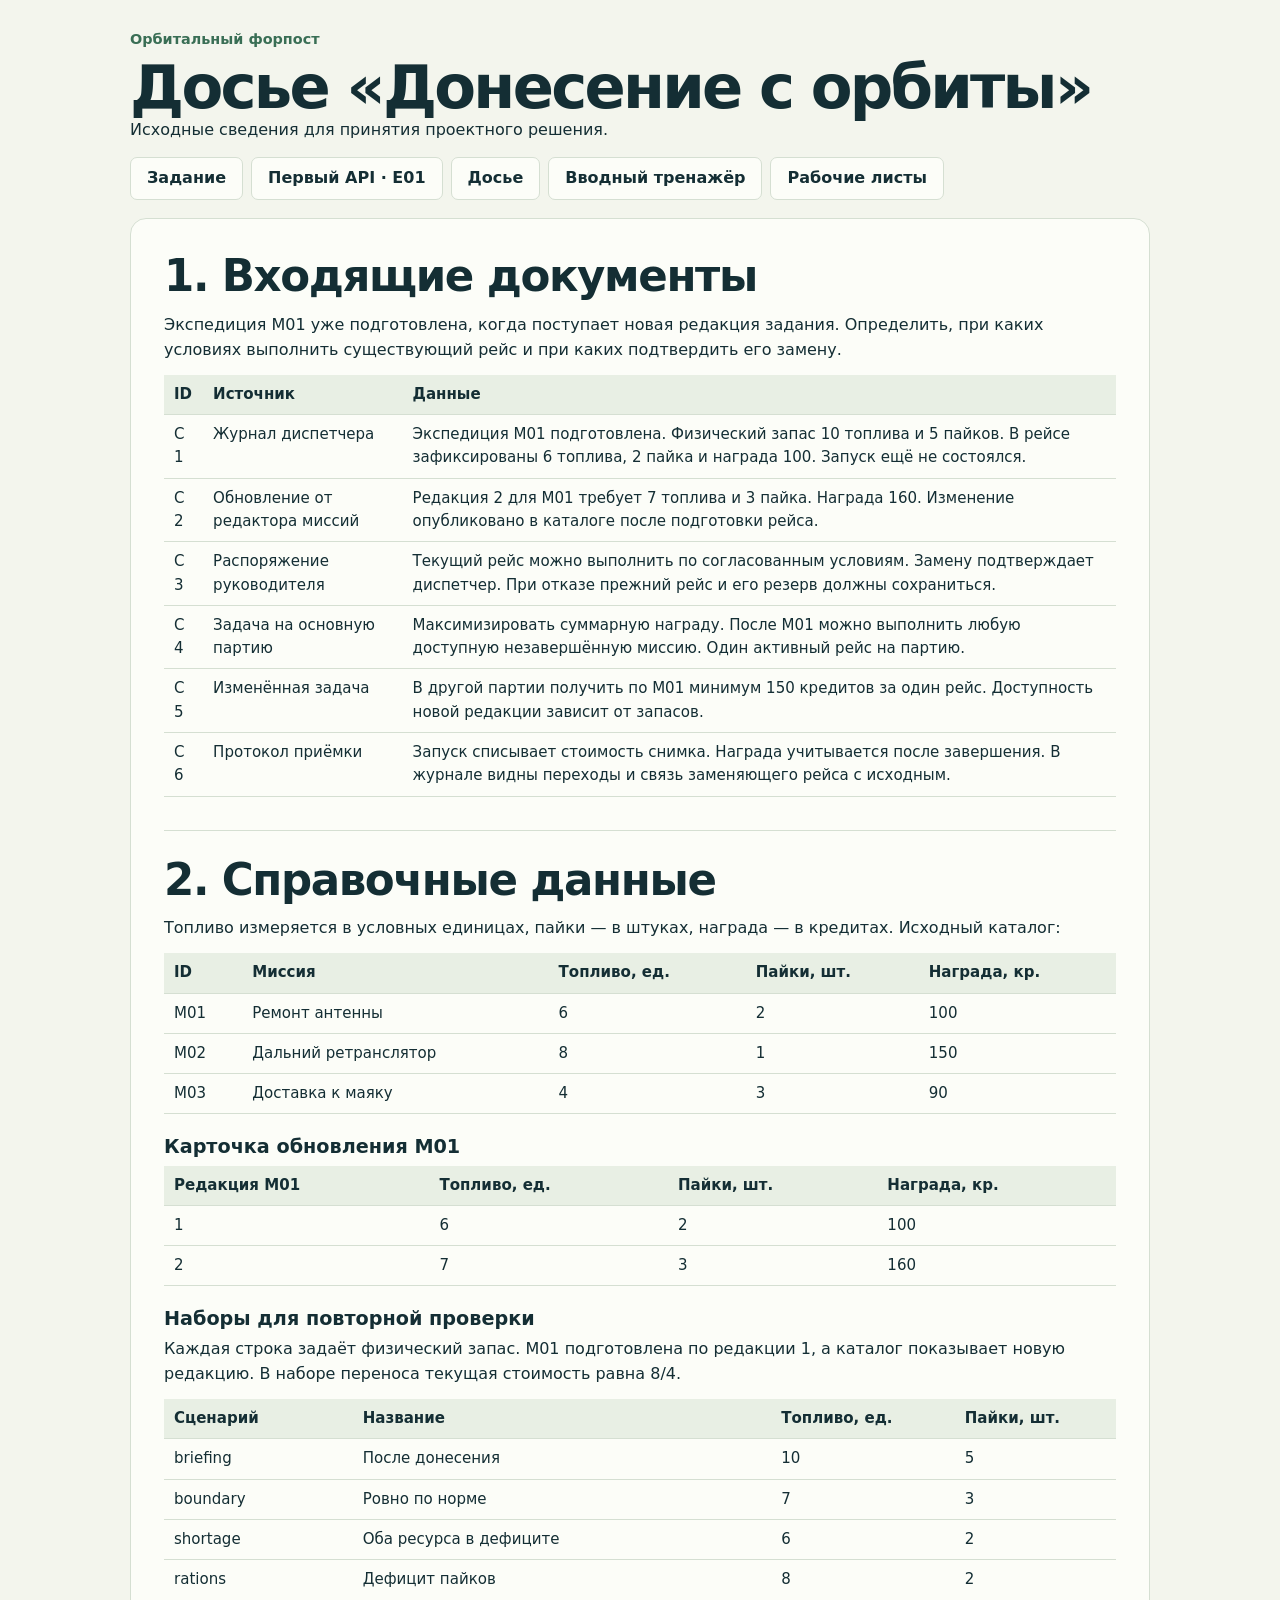
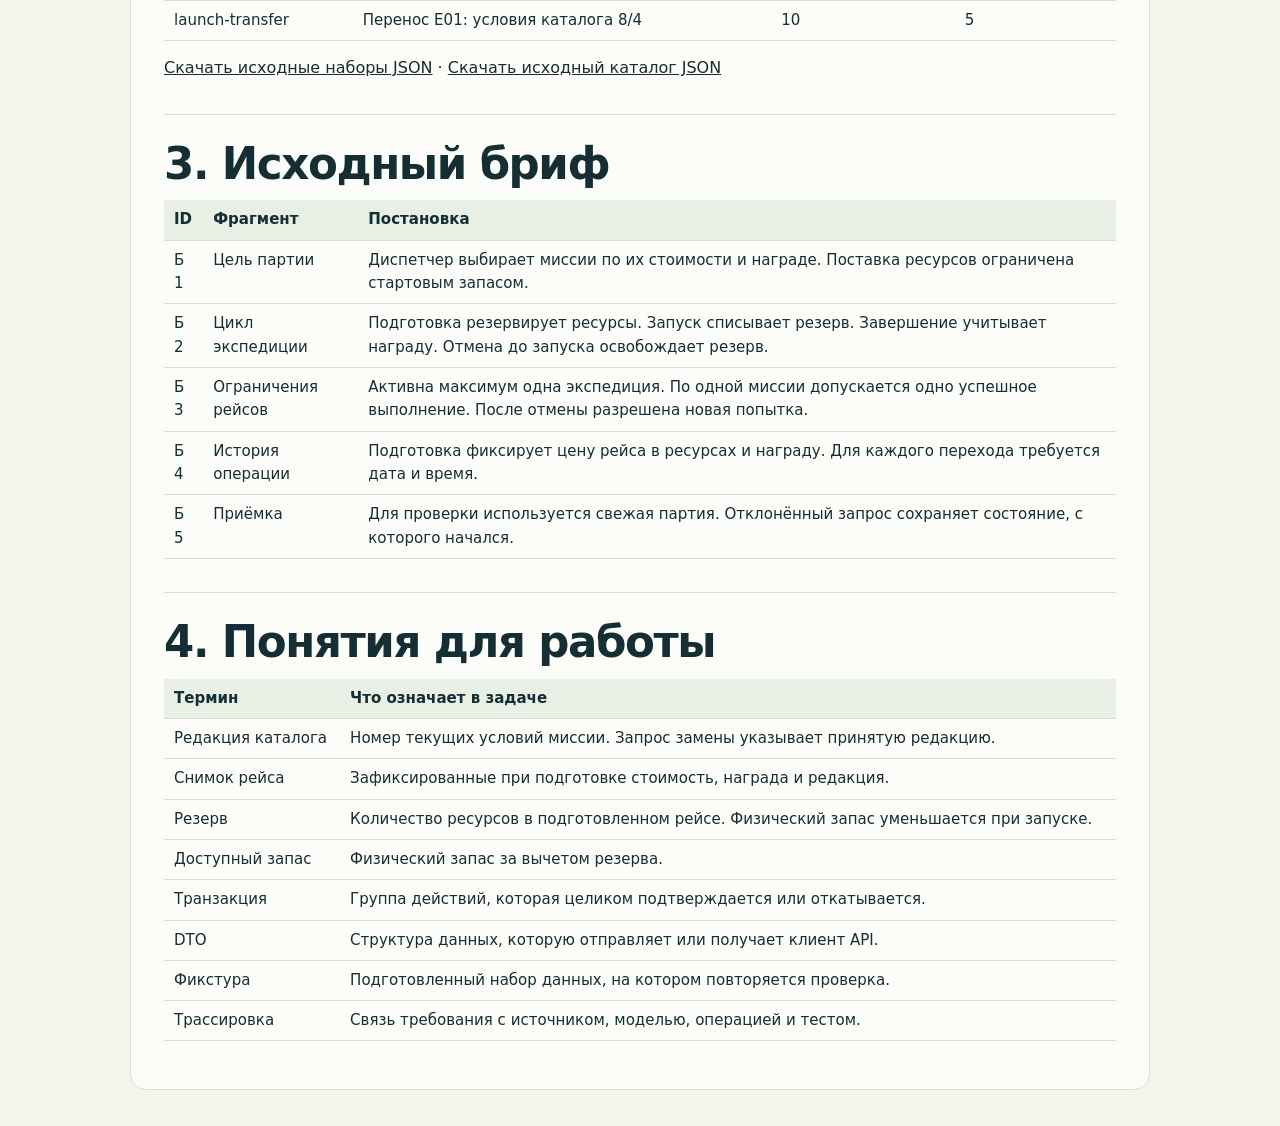
==== wwwroot/brief.html @ 7f697ef5 "Добавить учебный тренажёр «Орбитальный форпост»" ====
<!doctype html><html lang="ru"><head><meta charset="utf-8"><meta name="viewport" content="width=device-width, initial-scale=1"><title>Досье «Донесение с орбиты»</title><style>* { box-sizing: border-box; }
[hidden] { display: none !important; }
:root {
  --space: #0b2630;
  --deep: #103641;
  --ink: #142e34;
  --muted: #485e5b;
  --paper: #f3f5ed;
  --card: #fcfdf8;
  --line: #d5dfd2;
  --mint: #bce8bc;
  --gold: #f0ca86;
  --error: #8b352d;
  --width: 1260px;
  font: 16px/1.55 "Segoe UI", system-ui, sans-serif;
  color: var(--ink);
  background: var(--paper);
}
body { margin: 0; }
a { color: inherit; }
button, input, textarea { font: inherit; }
button { cursor: pointer; }
button:disabled { cursor: default; opacity: .66; }
:focus-visible { outline: 3px solid #c27e26; outline-offset: 4px; }
.skip { position: absolute; left: 12px; top: -80px; z-index: 9; padding: 10px 18px; background: white; }
.skip:focus { top: 12px; }
.site-header, .hero, .station-nav, main, footer { width: min(calc(100% - 60px), var(--width)); margin-inline: auto; }
.site-header { display: flex; align-items: center; justify-content: space-between; gap: 20px; min-height: 78px; }
.site-header nav { display: flex; flex-wrap: wrap; gap: 7px 22px; }
.site-header nav a { padding-block: 7px; text-decoration: none; border-bottom: 2px solid transparent; color: var(--muted); }
.site-header nav a[aria-current="page"] { border-color: #498163; color: var(--ink); font-weight: 700; }
.brand { display: flex; align-items: center; gap: 10px; text-decoration: none; font-weight: 750; white-space: nowrap; }
.logo { display: inline-grid; place-items: center; background: var(--space); color: var(--mint); width: 36px; height: 36px; border-radius: 50%; font-size: 25px; }
.hero { position: relative; display: grid; grid-template-columns: 1fr 1.13fr; overflow: hidden; min-height: 368px; border-radius: 27px 27px 27px 5px; background: var(--space); color: #eef6e9; }
.hero-copy { padding: clamp(26px, 4.4vw, 61px); z-index: 1; align-self: center; }
.signal { display: flex; align-items: center; gap: 10px; color: #c1d8c9; margin: 0 0 16px; font-size: .88rem; }
.signal span { width: 9px; height: 9px; border-radius: 50%; background: var(--mint); box-shadow: 0 0 0 4px #bce8bc26; }
h1, h2, h3, .score strong { font-family: Bahnschrift, "Segoe UI", system-ui, sans-serif; }
h1 { margin: 0; font-size: clamp(2.55rem, 5vw, 4.9rem); line-height: .99; letter-spacing: -.045em; font-weight: 680; }
h1 span { color: var(--gold); }
.hero-copy > p:not(.signal) { margin-block: 19px 25px; max-width: 37ch; color: #c7ddda; }
.hero-actions, .actions { display: flex; flex-wrap: wrap; gap: 10px; align-items: center; }
.button { display: inline-flex; align-items: center; justify-content: center; padding: 10px 16px; min-height: 43px; border: 1px solid var(--line); border-radius: 7px; text-decoration: none; font-weight: 700; background: var(--card); color: var(--ink); line-height: 1.3; text-align: center; }
.button:hover { background: #e5eee1; }
.button.primary { background: var(--mint); color: #132f2c; border-color: #a3cda3; }
.button.primary:hover { background: #d8f3cb; }
.button.ghost { color: #eef6e9; background: transparent; border-color: #66858a; }
.button.ghost:hover { background: #214650; }
.star-map { position: relative; min-height: 270px; }
.orbit-art { position: absolute; inset: 0; width: 100%; height: 100%; }
.map-node { position: absolute; left: var(--x); top: var(--y); transform: translate(-50%, -50%); display: grid; place-items: center; width: 34px; height: 34px; border-radius: 50%; border: 1px solid #bce8bc9e; color: #f4faea; background: #153b43; font: 700 .9rem Bahnschrift, sans-serif; text-decoration: none; box-shadow: 0 0 0 4px #153b4380; }
.map-node:hover, .map-node[aria-current="step"] { color: var(--space); background: var(--gold); border-color: var(--gold); }
.map-node.done { background: var(--mint); color: var(--space); }
.map-caption { display: flex; justify-content: space-between; gap: 10px; position: absolute; bottom: 0; padding: 10px 18px; color: #e3f0e3; background: #09242bcf; width: 100%; font-size: .81rem; }
.station-nav { display: grid; grid-template-columns: repeat(8, minmax(0,1fr)); gap: 6px; margin-block: 17px 26px; }
.station-nav a { display: grid; grid-template-columns: 24px auto; gap: 7px; align-items: center; min-height: 48px; padding: 7px 8px; text-decoration: none; border-bottom: 2px solid var(--line); font-size: .84rem; color: var(--muted); }
.station-nav a:hover, .station-nav a[aria-current="step"] { border-color: #437c61; color: var(--ink); background: #e4eddf; }
.station-nav .number { display: grid; place-items: center; width: 22px; height: 22px; border-radius: 50%; background: #e2e8dc; font-weight: 700; color: var(--ink); }
.station-nav .done .number { background: var(--mint); }
main { margin-bottom: 48px; min-height: 300px; }
.workspace, .sim-grid { display: grid; grid-template-columns: minmax(0, 1fr) minmax(0, .89fr); gap: 18px; align-items: start; }
.panel { background: var(--card); border: 1px solid var(--line); border-radius: 16px; padding: clamp(17px, 2.8vw, 33px); min-width: 0; }
.panel > :first-child, .reference > :first-child { margin-top: 0; }
.kicker { color: #396e55; font-size: .9rem; margin: 0 0 7px; font-weight: 700; }
h2 { font-size: clamp(1.75rem, 3.4vw, 2.95rem); margin: 0 0 12px; line-height: 1.12; letter-spacing: -.032em; overflow-wrap: anywhere; }
h3 { font-size: 1.2rem; margin: 21px 0 7px; line-height: 1.2; }
p { margin: 0 0 12px; }
.brief { border-left: 4px solid #619279; padding: 12px 15px; background: #eaf1e7; margin-block: 19px; }
.brief strong { display: block; }
.steps { padding-left: 23px; margin: 7px 0 16px; }
.steps li + li { margin-top: 6px; }
.note { color: var(--muted); }
.draft-label { display: block; margin-top: 17px; font-weight: 700; }
#draft { display: block; width: 100%; margin: 5px 0; padding: 9px; resize: vertical; border: 1px solid #729087; border-radius: 6px; color: var(--ink); background: white; }
.draft-preview { margin-bottom: 0; white-space: pre-wrap; overflow-wrap: anywhere; }
.example { border-left: 3px solid #b58a48; background: #faf2e0; padding: 10px 13px; }
.station-explanation summary { cursor: pointer; margin-bottom: 7px; }
.brief p { margin: 9px 0 0; }
.worksheet-panel { margin-top: 18px; }
.worksheet + .worksheet { border-top: 1px solid var(--line); margin-top: 20px; padding-top: 8px; }
.worksheet table { min-width: 600px; }
.worksheet td { padding: 6px; }
.worksheet textarea, .primer-json textarea { width: 100%; min-width: 105px; color: var(--ink); background: white; border: 1px solid #789288; border-radius: 5px; padding: 7px; resize: vertical; }
.text-button { border: 0; padding: 0; color: #285b48; background: none; text-decoration: underline; }
.case-selector { margin-block: 4px 18px; background: #e4eddf; padding: 13px 16px; border-radius: 10px; }
.case-selector .note { margin: 8px 0 0; }
.primer { width: 100%; }
.primer-tabs { display: flex; flex-wrap: wrap; gap: 7px; margin: 14px 0; }
.primer-tabs [aria-pressed="true"], #primer-variants [aria-pressed="true"] { background: var(--mint); border-color: #5d9272; }
.primer-visual { margin: 12px 0; padding: clamp(12px, 2.5vw, 25px); border: 1px solid #31585b; border-radius: 11px; background: var(--space); color: #edf5e9; }
.primer-visual p { color: #d4e5de; }
.primer-visual pre { background: #153943; margin: 9px 0 0; }
.primer-flow { display: grid; grid-template-columns: repeat(auto-fit, minmax(min(120px, 100%), 1fr)); gap: 10px; list-style: none; padding: 0; margin: 0; }
.primer-flow li { min-height: 53px; display: grid; place-items: center; position: relative; text-align: center; border: 1px solid #648382; border-radius: 7px; padding: 7px; font-size: .9rem; overflow-wrap: anywhere; }
.primer-flow .flow-active { background: var(--mint); color: var(--ink); font-weight: 700; }
.primer-flow .flow-blocked { border-style: dashed; color: #b9c8c7; }
.primer-flow .flow-blocked small { font-size: .77rem; }
.primer-flow:not(.primer-structure) .flow-active::after { content: ""; position: absolute; height: 4px; width: 34%; bottom: 5px; left: 33%; border-radius: 4px; background: #267057; animation: packet 420ms ease-out both; }
.primer-flow li:not(:last-child)::before { content: "›"; position: absolute; right: -10px; color: #bce8bc; z-index: 1; font-size: 19px; }
.primer-structure li:not(:last-child)::before { content: "·"; }
.relation-strip { margin: 8px 0 0; font-size: .85rem; }
@keyframes packet { from { opacity: 0; transform: translateX(-70%); } to { opacity: 1; transform: translateX(0); } }
.primer-paused .flow-active::after, .primer-paused .stock-track > * { animation-play-state: paused !important; }
.primer-stock { display: grid; gap: 8px; max-width: 640px; }
.stock-legend { display: flex; gap: 16px; margin: 0; font-size: .85rem; }
.stock-legend span::before { content: ""; display: inline-block; width: 9px; height: 9px; margin-right: 6px; border-radius: 2px; background: var(--mint); }
.stock-legend span:first-child::before { background: var(--gold); }
.stock-track { display: flex; height: 13px; background: #284951; border-radius: 8px; overflow: hidden; }
.stock-track > * { width: var(--share); transform-origin: left; animation: stock-fill 420ms ease-out both; }
.stock-track i { background: var(--gold); }
.stock-track b { background: var(--mint); }
@keyframes stock-fill { from { opacity: .55; } to { opacity: 1; } }
.primer-json { display: grid; max-width: 590px; gap: 7px; justify-items: start; margin: 10px 0; }
.primer-json textarea { font-family: Consolas, monospace; }
@media (prefers-reduced-motion: reduce) {
  .primer-flow .flow-active::after, .stock-track > * { animation: none !important; }
}
.section-heading { display: flex; justify-content: space-between; align-items: center; flex-wrap: wrap; gap: 10px; margin-bottom: 18px; }
.section-heading h2 { margin-bottom: 0; }
.challenge { border: 0; padding: 0; margin: 18px 0 22px; min-inline-size: 0; }
.challenge legend { padding: 0; font-weight: 700; margin-bottom: 9px; }
.choice { display: block; width: 100%; text-align: left; padding: 9px 11px; margin-bottom: 6px; border: 1px solid var(--line); border-radius: 6px; background: #f1f5ed; color: var(--ink); }
.choice:hover { border-color: #588870; }
.choice[data-selected="true"] { border-color: #ad6f2e; background: #fbefd7; }
.choice[data-correct="true"] { border-color: #629779; background: #def0dc; }
.feedback { min-height: 26px; color: var(--muted); margin-block: 6px 0; }
.feedback.error, .error { color: var(--error); }
.numeric { display: flex; flex-wrap: wrap; align-items: end; gap: 7px; }
.numeric label { display: grid; color: var(--muted); font-size: .9rem; }
input[type="number"] { width: 130px; padding: 8px; border: 1px solid #729087; border-radius: 5px; background: white; color: var(--ink); }
.progress-track { height: 7px; border-radius: 6px; overflow: hidden; background: #e2eadf; margin-bottom: 14px; }
.progress-track span { height: 100%; display: block; width: var(--progress); background: #548a6c; }
.table-wrap { overflow-x: auto; margin-bottom: 15px; }
table { border-collapse: collapse; text-align: left; width: 100%; font-size: .94rem; }
th, td { border-bottom: 1px solid var(--line); padding: 8px 10px; vertical-align: top; }
th { background: #e8efe4; font-weight: 750; }
td { overflow-wrap: anywhere; }
.score { display: flex; justify-content: space-between; align-items: center; border-radius: 11px; background: var(--deep); color: #f2f8ed; padding: 12px 15px; margin-bottom: 12px; }
.score strong { font-size: 2.15rem; color: var(--gold); line-height: 1; }
.missions { margin: 14px 0; }
.mission { display: grid; grid-template-columns: 1fr auto; align-items: center; gap: 6px 13px; border-top: 1px solid var(--line); padding: 13px 0; }
.mission h3 { margin: 0; }
.mission p { margin-bottom: 3px; }
.mission-id { color: #3b7158; margin-right: 6px; font-size: .83rem; font-weight: 700; }
.phase { display: inline-flex; gap: 6px; align-items: center; background: #e4efdf; border-radius: 20px; padding: 4px 10px; font-size: .84rem; }
.phases { display: flex; flex-wrap: wrap; gap: 5px; padding: 0; margin: 10px 0 15px; list-style: none; }
.phases .current { font-weight: 700; background: var(--mint); }
.history { display: grid; gap: 7px; border-left: 2px solid #73a789; padding-left: 15px; margin: 12px 0; list-style: none; }
.history time { color: var(--muted); font-size: .86rem; margin-left: 5px; }
pre { overflow: auto; background: #102f39; color: #e9f5e8; border-radius: 8px; padding: 12px; font-size: .84rem; max-height: 340px; white-space: pre-wrap; overflow-wrap: anywhere; }
code { overflow-wrap: anywhere; }
.log { display: flex; flex-wrap: wrap; gap: 6px; margin-bottom: 8px; }
.log button { border: 1px solid var(--line); border-radius: 5px; padding: 5px 7px; background: #eef4eb; color: var(--ink); font-size: .85rem; }
.log button[aria-pressed="true"] { border-color: #478463; background: var(--mint); }
[data-objective][aria-pressed="true"] { border-color: #478463; background: var(--mint); }
.reference { max-width: 1050px; }
.document header, .document article { max-width: 1020px; margin-inline: auto; }
.document header { margin-block: 28px 18px; }
.document article { margin-bottom: 36px; }
.document h1 { font-size: clamp(2rem, 5vw, 3.8rem); }
.document section + section { margin-top: 33px; border-top: 1px solid var(--line); padding-top: 25px; }
.document nav { display: flex; flex-wrap: wrap; gap: 8px; margin-block: 15px; }
.document .panel { width: min(calc(100% - 24px), 1020px); }
.document > header { width: min(calc(100% - 24px), 1020px); }
.diagram { display: flex; flex-wrap: wrap; align-items: center; gap: 6px; margin: 14px 0; }
.diagram span { border: 1px solid #a7bba9; background: #eaf3e7; border-radius: 6px; padding: 6px 9px; }
footer { border-top: 1px solid var(--line); padding-block: 16px 27px; display: flex; flex-wrap: wrap; justify-content: space-between; gap: 10px; color: var(--muted); font-size: .87rem; }
@media (max-width: 1050px) { .station-nav { grid-template-columns: repeat(4, minmax(0,1fr)); } }
@media (max-width: 800px) {
  .site-header, .hero, .station-nav, main, footer { width: calc(100% - 32px); }
  .site-header { padding-block: 12px; flex-wrap: wrap; gap: 6px; }
  .site-header nav { gap: 5px 13px; font-size: .87rem; }
  .hero { grid-template-columns: 1fr 1fr; }
  .hero-copy { padding: 25px 20px; }
  .workspace, .sim-grid { grid-template-columns: 1fr; }
}
@media (max-width: 580px) {
  .hero { grid-template-columns: 1fr; border-radius: 19px 19px 19px 4px; }
  .hero-copy { padding: 25px 19px 19px; }
  .star-map { min-height: 236px; }
  .station-nav { grid-template-columns: repeat(2, minmax(0,1fr)); margin-bottom: 19px; }
  .mission { grid-template-columns: 1fr; }
  .mission button { justify-self: start; }
  .map-node { width: 28px; height: 28px; }
}
@media print {
  .document { background: white; }
  .document nav { display: none; }
  .document .panel { padding: 0; border: 0; width: 100%; }
  .document section { break-inside: auto; }
  .document tr { break-inside: avoid; }
  .table-wrap { overflow: visible; }
}

/* The application and its in-context lessons share one palette. */
.outpost-app {
  --sim-bg: #0a1820;
  --sim-panel: #142b36;
  --sim-ink: #ecf6f3;
  --sim-muted: #b7cdcf;
  --sim-line: #3b5963;
  --sim-mint: #a4efca;
  --ink: var(--sim-ink);
  --muted: var(--sim-muted);
  --paper: var(--sim-bg);
  --card: var(--sim-panel);
  --line: var(--sim-line);
  --mint: var(--sim-mint);
  --error: #ffd0ad;
  --width: 1110px;
  min-height: 100vh;
  background: radial-gradient(ellipse at 92% 0%, #12333c 0, var(--sim-bg) 55%);
  color: var(--ink);
}
.outpost-app main:focus, .outpost-app #worksheets:focus, .outpost-app #sim-message:focus { outline: none; }
.outpost-app .site-header { min-height: 65px; }
.outpost-app .site-header nav a[aria-current="page"] { border-color: var(--mint); color: var(--mint); }
.outpost-app .logo { border: 1px solid var(--line); }
.outpost-app .skip { background: var(--card); }
.outpost-app .kicker, .outpost-app .signal { color: var(--mint); }
.outpost-app .button { color: var(--ink); background: #1c3743; border-color: #55727e; }
.outpost-app .button:hover { background: #294b57; }
.outpost-app .button.primary { color: #102a22; background: var(--mint); border-color: var(--mint); }
.outpost-app .button.primary:hover { background: #c3f7db; }
.outpost-app .button.ghost { background: transparent; }
.outpost-app .text-button { color: var(--mint); }
.outpost-app th { color: var(--ink); background: #213d49; }
.outpost-app .choice, .outpost-app .diagram span { background: #10232d; border-color: var(--line); }
.outpost-app .choice:hover { border-color: var(--mint); }
.outpost-app .choice[data-correct="true"] { background: #1f4844; border-color: var(--mint); }
.outpost-app .choice[data-selected="true"] { background: #41332b; border-color: var(--gold); }
.outpost-app input[type="number"], .outpost-app textarea, .outpost-app select {
  background: #0c202b; color: var(--ink); border-color: #5e7b83;
}
.outpost-app .brief, .outpost-app .example { background: #0e222c; color: var(--ink); }
.outpost-app .progress-track { background: #28434d; }
.outpost-app .progress-track span { background: var(--mint); }
.outpost-app .station-nav a:hover, .outpost-app .station-nav a[aria-current="step"] {
  color: var(--mint); background: #1b3945; border-color: var(--mint);
}
.outpost-app .station-nav .number { background: #28434d; color: var(--ink); }
.outpost-app .station-nav .done .number { background: var(--mint); color: #102a22; }
.outpost-app .map-note { color: var(--muted); padding-top: 16px; }
.simulator-mode .hero, .simulator-mode .station-nav, .station-mode .hero, .project-map-mode .station-nav { display: none; }
.station-mode .station-nav { margin-top: 4px; }
.station-workspace h1, .reference h1 { font-size: clamp(1.85rem,4.5vw,3rem); margin-bottom: 12px; }
.station-section { border-top: 1px solid var(--line); margin-top: 20px; padding-top: 16px; }
.station-section h2 { font-size: clamp(1.25rem,3vw,1.65rem); }
.station-section .primer { padding: 15px 0 0; border: 0; }
.station-draft { margin-top: 18px; }
.station-section .challenge { max-width: 730px; }

.sim-shell {
  background: var(--card);
  border: 1px solid var(--line);
  border-radius: 13px;
  padding: clamp(16px, 3.6vw, 37px);
}
.sim-heading {
  display: flex;
  flex-wrap: wrap;
  gap: 8px 18px;
  justify-content: space-between;
  align-items: baseline;
  border-bottom: 1px solid var(--line);
  padding-bottom: 11px;
  margin-bottom: 16px;
}
.sim-heading p { margin: 0; font-weight: 700; font-size: .95rem; color: var(--mint); }
.sim-eyebrow { margin-bottom: 7px; color: var(--mint); font-size: .87rem; font-weight: 650; }
.sim-status { color: var(--mint); font-size: .94rem; margin-bottom: 11px; }
.sim-status:empty { display: none; }
.sim-status-error { color: var(--error); }
.sim-progress { margin: 0 0 18px; }
.sim-progress > div { display: flex; flex-wrap: wrap; gap: 2px 14px; align-items: baseline; }
.sim-progress p { color: var(--muted); margin: 0; font-size: .89rem; }
.sim-progress strong { color: var(--ink); margin-inline-start: 5px; }
.sim-progress span { color: var(--muted); font-size: .84rem; }
.sim-progress progress { width: 100%; height: 5px; display: block; margin-top: 8px; border: 0; accent-color: var(--mint); }
.sim-progress progress::-webkit-progress-bar { background: #294550; border-radius: 3px; }
.sim-progress progress::-webkit-progress-value { background: var(--mint); border-radius: 3px; }
.sim-panel { min-width: 0; }
.sim-panel h2 { font-size: clamp(1.55rem,4vw,2.65rem); }
.sim-panel p { max-width: 76ch; }
.sim-panel pre { background: #0b1f2a; border: 1px solid var(--line); }
.sim-sources tbody th { background: transparent; }
.sim-sources small { display: block; margin-top: 2px; color: var(--muted); font-weight: 400; line-height: 1.35; }
.sim-sources th:not(:first-child), .sim-sources td { width: 15%; text-align: center; }
.sim-actions { display: flex; flex-wrap: wrap; gap: 9px 17px; align-items: center; margin-top: 15px; }
.sim-text-link { color: var(--muted); font-size: .92rem; text-underline-offset: 3px; }
.sim-text-link:hover { color: var(--mint); }
.sim-signal { padding-left: 22px; margin-block: 10px 15px; }
.sim-signal li { padding-block: 2px; }
.sim-signal span { margin-left: 8px; color: var(--muted); }
.sim-code-note p { margin-bottom: 4px; }
.sim-code-note pre { margin-top: 6px; }
.sim-animation, .sim-log { border-top: 1px solid var(--line); padding-block: 9px; }
.sim-animation summary, .sim-log summary { cursor: pointer; overflow-wrap: anywhere; }
.sim-animation .primer { padding: 12px 0 0; border: 0; }
.primer-application { border-left: 3px solid var(--mint); padding: 5px 0 5px 10px; }
.outpost-app .primer-visual { background: #0d202b; border-color: var(--line); }
.outpost-app .primer-flow li { min-height: 38px; border: 0; border-bottom: 2px solid var(--line); border-radius: 0; }
.outpost-app .primer-flow .flow-active { color: var(--mint); background: transparent; border-color: var(--mint); }
.outpost-app .primer-flow .flow-active::after { display: none; }
.outpost-app .primer-tabs [aria-pressed="true"], .outpost-app #primer-variants [aria-pressed="true"],
.outpost-app [data-objective][aria-pressed="true"] { color: #102a22; background: var(--mint); border-color: var(--mint); }
.sim-prediction { display: grid; gap: 4px; }
.sim-prediction span, .sim-prediction small, .sim-hint { color: var(--muted); }
.sim-prediction textarea, .sim-journal-select select { border: 1px solid #5e7b83; border-radius: 6px; padding: 8px; }
.sim-prediction textarea { width: min(100%,710px); resize: vertical; }
.sim-inventory { margin: 10px 0 0; }
.sim-inventory h3 { margin-top: 0; }
.sim-balance { margin: 0; color: var(--muted); }
.sim-balance strong { color: var(--gold); font-size: 1.2rem; }
.sim-observation { border-left: 3px solid var(--mint); padding-left: 11px; }
.sim-result { margin-top: 14px; }
.sim-saved { color: var(--muted); overflow-wrap: anywhere; white-space: pre-wrap; }
.sim-pick { border: 0; padding: 0; margin: 10px 0 0; min-inline-size: 0; }
.sim-pick legend { margin-bottom: 3px; font-weight: 700; }
.sim-option { display: flex; gap: 10px; align-items: start; border-bottom: 1px solid var(--line); padding: 9px 8px; cursor: pointer; min-height: 44px; }
.sim-option:hover, .sim-option:has(input:checked) { background: #21414d; }
.sim-option:has(input:focus-visible) { outline: 2px solid var(--gold); outline-offset: 2px; }
.sim-option input { accent-color: var(--mint); margin: 5px 0 0; flex: 0 0 auto; }
.sim-option small { display: block; color: var(--muted); font-size: .9rem; margin-top: 2px; }
.sim-journal-select { display: flex; flex-wrap: wrap; gap: 8px; align-items: end; margin-bottom: 13px; }
.sim-journal-select label { display: grid; gap: 4px; max-width: 100%; }
@media (max-width: 460px) {
  .sim-signal span { display: block; margin-left: 0; }
  .sim-panel th, .sim-panel td { padding-inline: 5px; }
}
</style></head><body class="document"><header><p class="kicker">Орбитальный форпост</p><h1>Досье «Донесение с орбиты»</h1><p>Исходные сведения для принятия проектного решения.</p><nav aria-label="Материалы"><a class="button" href="student-guide.html">Задание</a><a class="button" href="launch.html">Первый API · E01</a><a class="button" href="brief.html">Досье</a><a class="button" href="primer.html">Вводный тренажёр</a><a class="button" href="workbook.html">Рабочие листы</a></nav></header><article class="panel"><section id="brief"><h2>1. Входящие документы</h2><p>Экспедиция M01 уже подготовлена, когда поступает новая редакция задания. Определить, при каких условиях выполнить существующий рейс и при каких подтвердить его замену.</p><div class="table-wrap"><table><thead><tr><th scope="col">ID</th><th scope="col">Источник</th><th scope="col">Данные</th></tr></thead><tbody><tr><td>С1</td><td>Журнал диспетчера</td><td>Экспедиция M01 подготовлена. Физический запас 10 топлива и 5 пайков. В рейсе зафиксированы 6 топлива, 2 пайка и награда 100. Запуск ещё не состоялся.</td></tr><tr><td>С2</td><td>Обновление от редактора миссий</td><td>Редакция 2 для M01 требует 7 топлива и 3 пайка. Награда 160. Изменение опубликовано в каталоге после подготовки рейса.</td></tr><tr><td>С3</td><td>Распоряжение руководителя</td><td>Текущий рейс можно выполнить по согласованным условиям. Замену подтверждает диспетчер. При отказе прежний рейс и его резерв должны сохраниться.</td></tr><tr><td>С4</td><td>Задача на основную партию</td><td>Максимизировать суммарную награду. После M01 можно выполнить любую доступную незавершённую миссию. Один активный рейс на партию.</td></tr><tr><td>С5</td><td>Изменённая задача</td><td>В другой партии получить по M01 минимум 150 кредитов за один рейс. Доступность новой редакции зависит от запасов.</td></tr><tr><td>С6</td><td>Протокол приёмки</td><td>Запуск списывает стоимость снимка. Награда учитывается после завершения. В журнале видны переходы и связь заменяющего рейса с исходным.</td></tr></tbody></table></div></section><section id="reference-data"><h2>2. Справочные данные</h2><p>Топливо измеряется в условных единицах, пайки — в штуках, награда — в кредитах. Исходный каталог:</p><div class="table-wrap"><table><thead><tr><th scope="col">ID</th><th scope="col">Миссия</th><th scope="col">Топливо, ед.</th><th scope="col">Пайки, шт.</th><th scope="col">Награда, кр.</th></tr></thead><tbody><tr><td>M01</td><td>Ремонт антенны</td><td>6</td><td>2</td><td>100</td></tr><tr><td>M02</td><td>Дальний ретранслятор</td><td>8</td><td>1</td><td>150</td></tr><tr><td>M03</td><td>Доставка к маяку</td><td>4</td><td>3</td><td>90</td></tr></tbody></table></div><h3>Карточка обновления M01</h3><div class="table-wrap"><table><thead><tr><th scope="col">Редакция M01</th><th scope="col">Топливо, ед.</th><th scope="col">Пайки, шт.</th><th scope="col">Награда, кр.</th></tr></thead><tbody><tr><td>1</td><td>6</td><td>2</td><td>100</td></tr><tr><td>2</td><td>7</td><td>3</td><td>160</td></tr></tbody></table></div><h3>Наборы для повторной проверки</h3><p>Каждая строка задаёт физический запас. M01 подготовлена по редакции 1, а каталог показывает новую редакцию. В наборе переноса текущая стоимость равна 8/4.</p><div class="table-wrap"><table><thead><tr><th scope="col">Сценарий</th><th scope="col">Название</th><th scope="col">Топливо, ед.</th><th scope="col">Пайки, шт.</th></tr></thead><tbody><tr><td>briefing</td><td>После донесения</td><td>10</td><td>5</td></tr><tr><td>boundary</td><td>Ровно по норме</td><td>7</td><td>3</td></tr><tr><td>shortage</td><td>Оба ресурса в дефиците</td><td>6</td><td>2</td></tr><tr><td>rations</td><td>Дефицит пайков</td><td>8</td><td>2</td></tr><tr><td>launch-transfer</td><td>Перенос E01: условия каталога 8/4</td><td>10</td><td>5</td></tr></tbody></table></div><p><a href="scenarios.json" download>Скачать исходные наборы JSON</a> · <a href="seed.json" download>Скачать исходный каталог JSON</a></p></section><section id="base"><h2>3. Исходный бриф</h2><div class="table-wrap"><table><thead><tr><th scope="col">ID</th><th scope="col">Фрагмент</th><th scope="col">Постановка</th></tr></thead><tbody><tr><td>Б1</td><td>Цель партии</td><td>Диспетчер выбирает миссии по их стоимости и награде. Поставка ресурсов ограничена стартовым запасом.</td></tr><tr><td>Б2</td><td>Цикл экспедиции</td><td>Подготовка резервирует ресурсы. Запуск списывает резерв. Завершение учитывает награду. Отмена до запуска освобождает резерв.</td></tr><tr><td>Б3</td><td>Ограничения рейсов</td><td>Активна максимум одна экспедиция. По одной миссии допускается одно успешное выполнение. После отмены разрешена новая попытка.</td></tr><tr><td>Б4</td><td>История операции</td><td>Подготовка фиксирует цену рейса в ресурсах и награду. Для каждого перехода требуется дата и время.</td></tr><tr><td>Б5</td><td>Приёмка</td><td>Для проверки используется свежая партия. Отклонённый запрос сохраняет состояние, с которого начался.</td></tr></tbody></table></div></section><section id="glossary"><h2>4. Понятия для работы</h2><div class="table-wrap"><table><thead><tr><th scope="col">Термин</th><th scope="col">Что означает в задаче</th></tr></thead><tbody><tr><td>Редакция каталога</td><td>Номер текущих условий миссии. Запрос замены указывает принятую редакцию.</td></tr><tr><td>Снимок рейса</td><td>Зафиксированные при подготовке стоимость, награда и редакция.</td></tr><tr><td>Резерв</td><td>Количество ресурсов в подготовленном рейсе. Физический запас уменьшается при запуске.</td></tr><tr><td>Доступный запас</td><td>Физический запас за вычетом резерва.</td></tr><tr><td>Транзакция</td><td>Группа действий, которая целиком подтверждается или откатывается.</td></tr><tr><td>DTO</td><td>Структура данных, которую отправляет или получает клиент API.</td></tr><tr><td>Фикстура</td><td>Подготовленный набор данных, на котором повторяется проверка.</td></tr><tr><td>Трассировка</td><td>Связь требования с источником, моделью, операцией и тестом.</td></tr></tbody></table></div></section></article></body></html>
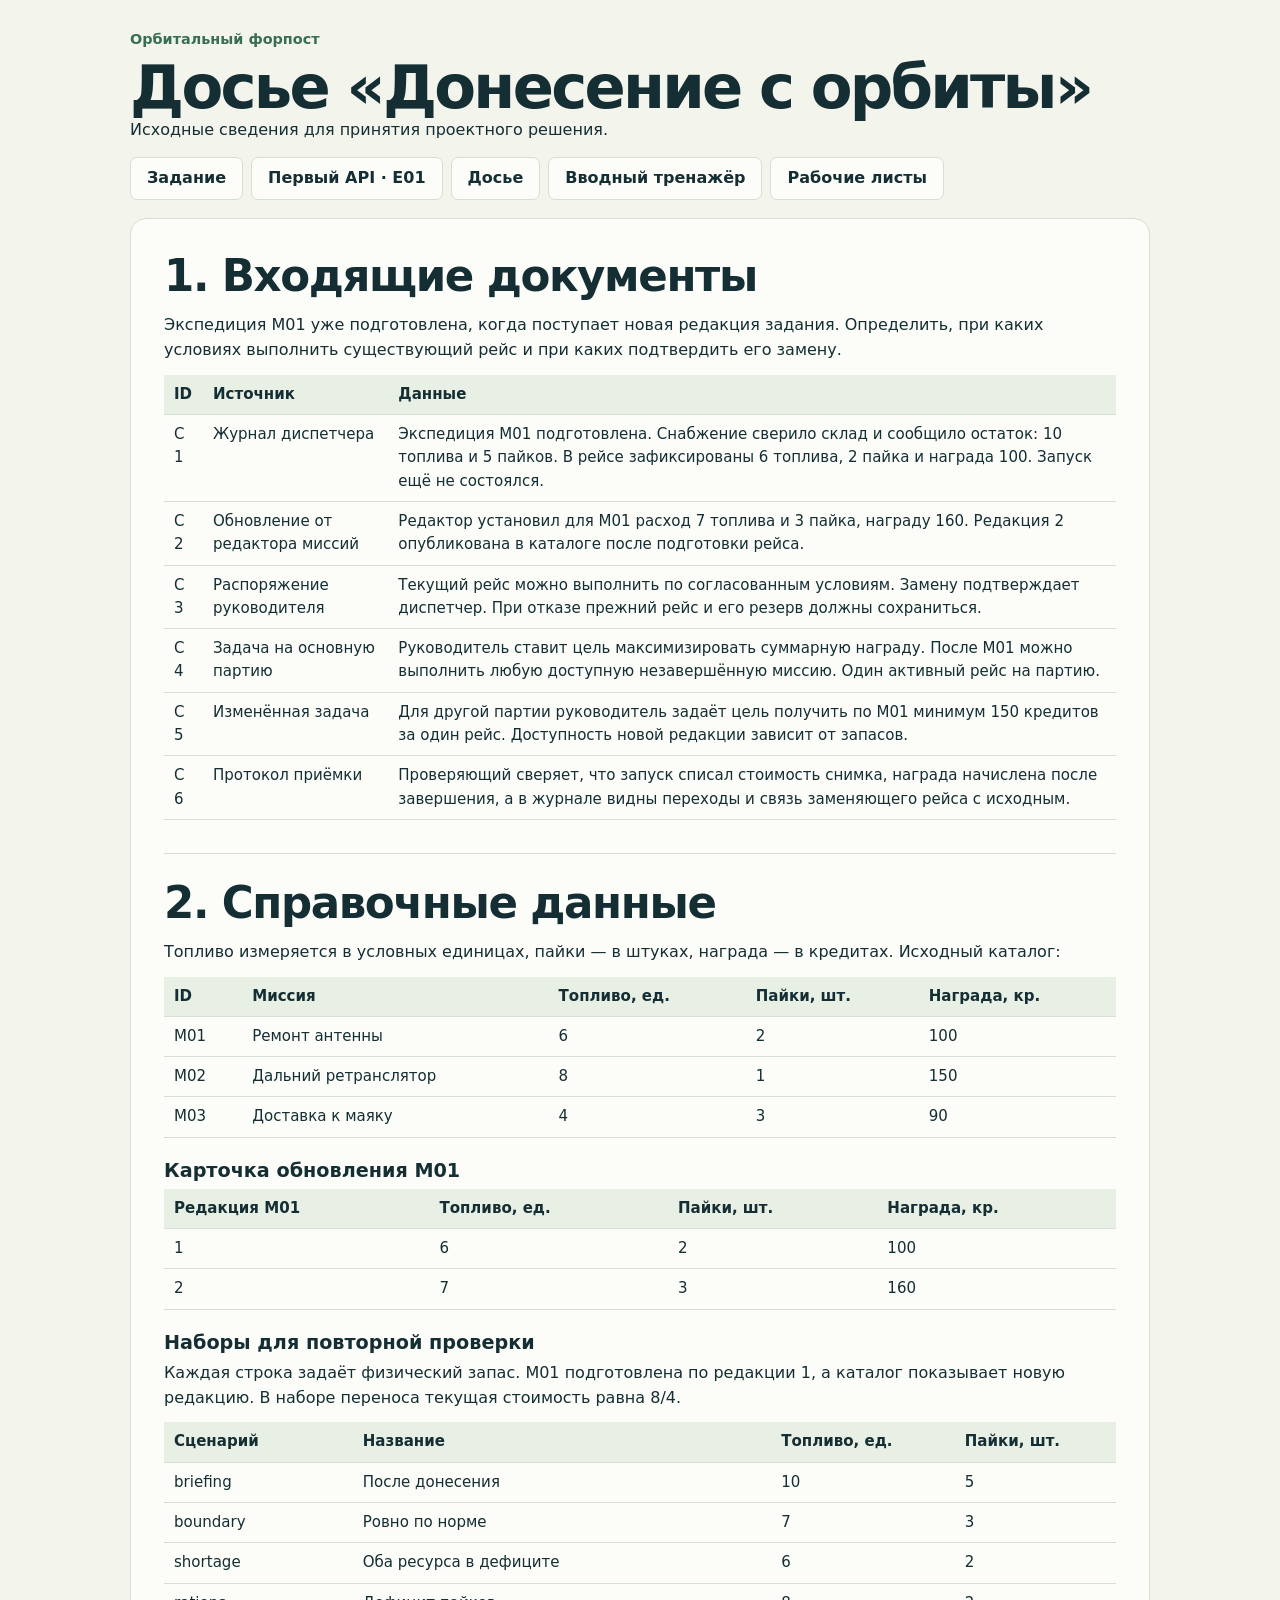
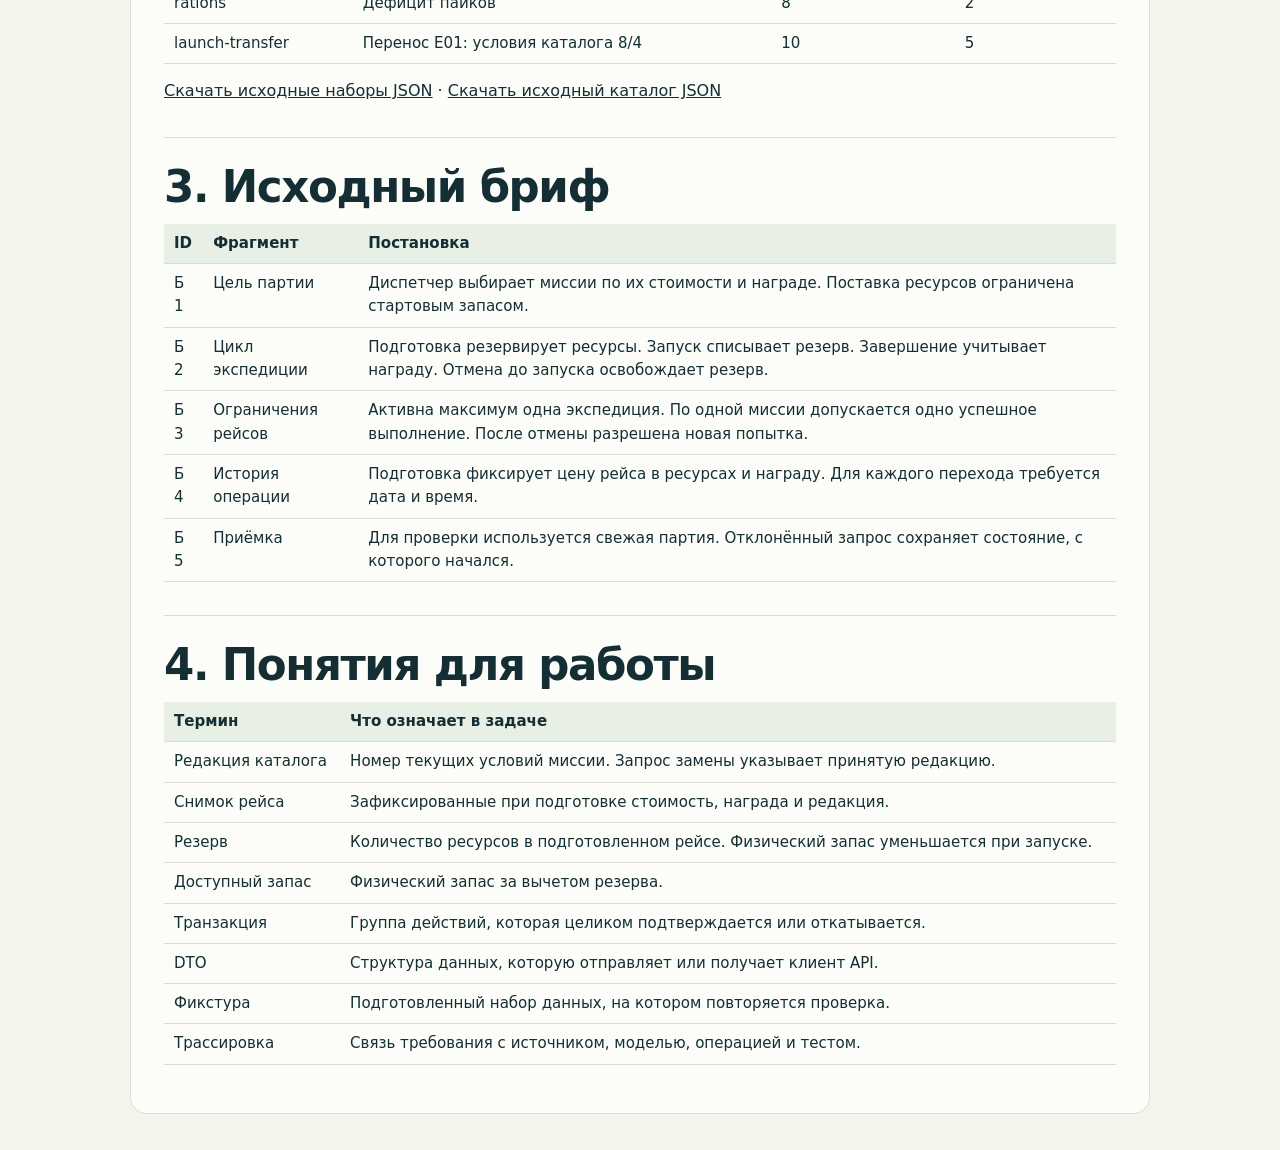
==== commit 76bd5d4b: "Согласовать задания и эталоны рабочих листов" ====
--- a/wwwroot/brief.html
+++ b/wwwroot/brief.html
@@ -328,4 +328,4 @@
   .sim-signal span { display: block; margin-left: 0; }
   .sim-panel th, .sim-panel td { padding-inline: 5px; }
 }
-</style></head><body class="document"><header><p class="kicker">Орбитальный форпост</p><h1>Досье «Донесение с орбиты»</h1><p>Исходные сведения для принятия проектного решения.</p><nav aria-label="Материалы"><a class="button" href="student-guide.html">Задание</a><a class="button" href="launch.html">Первый API · E01</a><a class="button" href="brief.html">Досье</a><a class="button" href="primer.html">Вводный тренажёр</a><a class="button" href="workbook.html">Рабочие листы</a></nav></header><article class="panel"><section id="brief"><h2>1. Входящие документы</h2><p>Экспедиция M01 уже подготовлена, когда поступает новая редакция задания. Определить, при каких условиях выполнить существующий рейс и при каких подтвердить его замену.</p><div class="table-wrap"><table><thead><tr><th scope="col">ID</th><th scope="col">Источник</th><th scope="col">Данные</th></tr></thead><tbody><tr><td>С1</td><td>Журнал диспетчера</td><td>Экспедиция M01 подготовлена. Физический запас 10 топлива и 5 пайков. В рейсе зафиксированы 6 топлива, 2 пайка и награда 100. Запуск ещё не состоялся.</td></tr><tr><td>С2</td><td>Обновление от редактора миссий</td><td>Редакция 2 для M01 требует 7 топлива и 3 пайка. Награда 160. Изменение опубликовано в каталоге после подготовки рейса.</td></tr><tr><td>С3</td><td>Распоряжение руководителя</td><td>Текущий рейс можно выполнить по согласованным условиям. Замену подтверждает диспетчер. При отказе прежний рейс и его резерв должны сохраниться.</td></tr><tr><td>С4</td><td>Задача на основную партию</td><td>Максимизировать суммарную награду. После M01 можно выполнить любую доступную незавершённую миссию. Один активный рейс на партию.</td></tr><tr><td>С5</td><td>Изменённая задача</td><td>В другой партии получить по M01 минимум 150 кредитов за один рейс. Доступность новой редакции зависит от запасов.</td></tr><tr><td>С6</td><td>Протокол приёмки</td><td>Запуск списывает стоимость снимка. Награда учитывается после завершения. В журнале видны переходы и связь заменяющего рейса с исходным.</td></tr></tbody></table></div></section><section id="reference-data"><h2>2. Справочные данные</h2><p>Топливо измеряется в условных единицах, пайки — в штуках, награда — в кредитах. Исходный каталог:</p><div class="table-wrap"><table><thead><tr><th scope="col">ID</th><th scope="col">Миссия</th><th scope="col">Топливо, ед.</th><th scope="col">Пайки, шт.</th><th scope="col">Награда, кр.</th></tr></thead><tbody><tr><td>M01</td><td>Ремонт антенны</td><td>6</td><td>2</td><td>100</td></tr><tr><td>M02</td><td>Дальний ретранслятор</td><td>8</td><td>1</td><td>150</td></tr><tr><td>M03</td><td>Доставка к маяку</td><td>4</td><td>3</td><td>90</td></tr></tbody></table></div><h3>Карточка обновления M01</h3><div class="table-wrap"><table><thead><tr><th scope="col">Редакция M01</th><th scope="col">Топливо, ед.</th><th scope="col">Пайки, шт.</th><th scope="col">Награда, кр.</th></tr></thead><tbody><tr><td>1</td><td>6</td><td>2</td><td>100</td></tr><tr><td>2</td><td>7</td><td>3</td><td>160</td></tr></tbody></table></div><h3>Наборы для повторной проверки</h3><p>Каждая строка задаёт физический запас. M01 подготовлена по редакции 1, а каталог показывает новую редакцию. В наборе переноса текущая стоимость равна 8/4.</p><div class="table-wrap"><table><thead><tr><th scope="col">Сценарий</th><th scope="col">Название</th><th scope="col">Топливо, ед.</th><th scope="col">Пайки, шт.</th></tr></thead><tbody><tr><td>briefing</td><td>После донесения</td><td>10</td><td>5</td></tr><tr><td>boundary</td><td>Ровно по норме</td><td>7</td><td>3</td></tr><tr><td>shortage</td><td>Оба ресурса в дефиците</td><td>6</td><td>2</td></tr><tr><td>rations</td><td>Дефицит пайков</td><td>8</td><td>2</td></tr><tr><td>launch-transfer</td><td>Перенос E01: условия каталога 8/4</td><td>10</td><td>5</td></tr></tbody></table></div><p><a href="scenarios.json" download>Скачать исходные наборы JSON</a> · <a href="seed.json" download>Скачать исходный каталог JSON</a></p></section><section id="base"><h2>3. Исходный бриф</h2><div class="table-wrap"><table><thead><tr><th scope="col">ID</th><th scope="col">Фрагмент</th><th scope="col">Постановка</th></tr></thead><tbody><tr><td>Б1</td><td>Цель партии</td><td>Диспетчер выбирает миссии по их стоимости и награде. Поставка ресурсов ограничена стартовым запасом.</td></tr><tr><td>Б2</td><td>Цикл экспедиции</td><td>Подготовка резервирует ресурсы. Запуск списывает резерв. Завершение учитывает награду. Отмена до запуска освобождает резерв.</td></tr><tr><td>Б3</td><td>Ограничения рейсов</td><td>Активна максимум одна экспедиция. По одной миссии допускается одно успешное выполнение. После отмены разрешена новая попытка.</td></tr><tr><td>Б4</td><td>История операции</td><td>Подготовка фиксирует цену рейса в ресурсах и награду. Для каждого перехода требуется дата и время.</td></tr><tr><td>Б5</td><td>Приёмка</td><td>Для проверки используется свежая партия. Отклонённый запрос сохраняет состояние, с которого начался.</td></tr></tbody></table></div></section><section id="glossary"><h2>4. Понятия для работы</h2><div class="table-wrap"><table><thead><tr><th scope="col">Термин</th><th scope="col">Что означает в задаче</th></tr></thead><tbody><tr><td>Редакция каталога</td><td>Номер текущих условий миссии. Запрос замены указывает принятую редакцию.</td></tr><tr><td>Снимок рейса</td><td>Зафиксированные при подготовке стоимость, награда и редакция.</td></tr><tr><td>Резерв</td><td>Количество ресурсов в подготовленном рейсе. Физический запас уменьшается при запуске.</td></tr><tr><td>Доступный запас</td><td>Физический запас за вычетом резерва.</td></tr><tr><td>Транзакция</td><td>Группа действий, которая целиком подтверждается или откатывается.</td></tr><tr><td>DTO</td><td>Структура данных, которую отправляет или получает клиент API.</td></tr><tr><td>Фикстура</td><td>Подготовленный набор данных, на котором повторяется проверка.</td></tr><tr><td>Трассировка</td><td>Связь требования с источником, моделью, операцией и тестом.</td></tr></tbody></table></div></section></article></body></html>+</style></head><body class="document"><header><p class="kicker">Орбитальный форпост</p><h1>Досье «Донесение с орбиты»</h1><p>Исходные сведения для принятия проектного решения.</p><nav aria-label="Материалы"><a class="button" href="student-guide.html">Задание</a><a class="button" href="launch.html">Первый API · E01</a><a class="button" href="brief.html">Досье</a><a class="button" href="primer.html">Вводный тренажёр</a><a class="button" href="workbook.html">Рабочие листы</a></nav></header><article class="panel"><section id="brief"><h2>1. Входящие документы</h2><p>Экспедиция M01 уже подготовлена, когда поступает новая редакция задания. Определить, при каких условиях выполнить существующий рейс и при каких подтвердить его замену.</p><div class="table-wrap"><table><thead><tr><th scope="col">ID</th><th scope="col">Источник</th><th scope="col">Данные</th></tr></thead><tbody><tr><td>С1</td><td>Журнал диспетчера</td><td>Экспедиция M01 подготовлена. Снабжение сверило склад и сообщило остаток: 10 топлива и 5 пайков. В рейсе зафиксированы 6 топлива, 2 пайка и награда 100. Запуск ещё не состоялся.</td></tr><tr><td>С2</td><td>Обновление от редактора миссий</td><td>Редактор установил для M01 расход 7 топлива и 3 пайка, награду 160. Редакция 2 опубликована в каталоге после подготовки рейса.</td></tr><tr><td>С3</td><td>Распоряжение руководителя</td><td>Текущий рейс можно выполнить по согласованным условиям. Замену подтверждает диспетчер. При отказе прежний рейс и его резерв должны сохраниться.</td></tr><tr><td>С4</td><td>Задача на основную партию</td><td>Руководитель ставит цель максимизировать суммарную награду. После M01 можно выполнить любую доступную незавершённую миссию. Один активный рейс на партию.</td></tr><tr><td>С5</td><td>Изменённая задача</td><td>Для другой партии руководитель задаёт цель получить по M01 минимум 150 кредитов за один рейс. Доступность новой редакции зависит от запасов.</td></tr><tr><td>С6</td><td>Протокол приёмки</td><td>Проверяющий сверяет, что запуск списал стоимость снимка, награда начислена после завершения, а в журнале видны переходы и связь заменяющего рейса с исходным.</td></tr></tbody></table></div></section><section id="reference-data"><h2>2. Справочные данные</h2><p>Топливо измеряется в условных единицах, пайки — в штуках, награда — в кредитах. Исходный каталог:</p><div class="table-wrap"><table><thead><tr><th scope="col">ID</th><th scope="col">Миссия</th><th scope="col">Топливо, ед.</th><th scope="col">Пайки, шт.</th><th scope="col">Награда, кр.</th></tr></thead><tbody><tr><td>M01</td><td>Ремонт антенны</td><td>6</td><td>2</td><td>100</td></tr><tr><td>M02</td><td>Дальний ретранслятор</td><td>8</td><td>1</td><td>150</td></tr><tr><td>M03</td><td>Доставка к маяку</td><td>4</td><td>3</td><td>90</td></tr></tbody></table></div><h3>Карточка обновления M01</h3><div class="table-wrap"><table><thead><tr><th scope="col">Редакция M01</th><th scope="col">Топливо, ед.</th><th scope="col">Пайки, шт.</th><th scope="col">Награда, кр.</th></tr></thead><tbody><tr><td>1</td><td>6</td><td>2</td><td>100</td></tr><tr><td>2</td><td>7</td><td>3</td><td>160</td></tr></tbody></table></div><h3>Наборы для повторной проверки</h3><p>Каждая строка задаёт физический запас. M01 подготовлена по редакции 1, а каталог показывает новую редакцию. В наборе переноса текущая стоимость равна 8/4.</p><div class="table-wrap"><table><thead><tr><th scope="col">Сценарий</th><th scope="col">Название</th><th scope="col">Топливо, ед.</th><th scope="col">Пайки, шт.</th></tr></thead><tbody><tr><td>briefing</td><td>После донесения</td><td>10</td><td>5</td></tr><tr><td>boundary</td><td>Ровно по норме</td><td>7</td><td>3</td></tr><tr><td>shortage</td><td>Оба ресурса в дефиците</td><td>6</td><td>2</td></tr><tr><td>rations</td><td>Дефицит пайков</td><td>8</td><td>2</td></tr><tr><td>launch-transfer</td><td>Перенос E01: условия каталога 8/4</td><td>10</td><td>5</td></tr></tbody></table></div><p><a href="scenarios.json" download>Скачать исходные наборы JSON</a> · <a href="seed.json" download>Скачать исходный каталог JSON</a></p></section><section id="base"><h2>3. Исходный бриф</h2><div class="table-wrap"><table><thead><tr><th scope="col">ID</th><th scope="col">Фрагмент</th><th scope="col">Постановка</th></tr></thead><tbody><tr><td>Б1</td><td>Цель партии</td><td>Диспетчер выбирает миссии по их стоимости и награде. Поставка ресурсов ограничена стартовым запасом.</td></tr><tr><td>Б2</td><td>Цикл экспедиции</td><td>Подготовка резервирует ресурсы. Запуск списывает резерв. Завершение учитывает награду. Отмена до запуска освобождает резерв.</td></tr><tr><td>Б3</td><td>Ограничения рейсов</td><td>Активна максимум одна экспедиция. По одной миссии допускается одно успешное выполнение. После отмены разрешена новая попытка.</td></tr><tr><td>Б4</td><td>История операции</td><td>Подготовка фиксирует цену рейса в ресурсах и награду. Для каждого перехода требуется дата и время.</td></tr><tr><td>Б5</td><td>Приёмка</td><td>Для проверки используется свежая партия. Отклонённый запрос сохраняет состояние, с которого начался.</td></tr></tbody></table></div></section><section id="glossary"><h2>4. Понятия для работы</h2><div class="table-wrap"><table><thead><tr><th scope="col">Термин</th><th scope="col">Что означает в задаче</th></tr></thead><tbody><tr><td>Редакция каталога</td><td>Номер текущих условий миссии. Запрос замены указывает принятую редакцию.</td></tr><tr><td>Снимок рейса</td><td>Зафиксированные при подготовке стоимость, награда и редакция.</td></tr><tr><td>Резерв</td><td>Количество ресурсов в подготовленном рейсе. Физический запас уменьшается при запуске.</td></tr><tr><td>Доступный запас</td><td>Физический запас за вычетом резерва.</td></tr><tr><td>Транзакция</td><td>Группа действий, которая целиком подтверждается или откатывается.</td></tr><tr><td>DTO</td><td>Структура данных, которую отправляет или получает клиент API.</td></tr><tr><td>Фикстура</td><td>Подготовленный набор данных, на котором повторяется проверка.</td></tr><tr><td>Трассировка</td><td>Связь требования с источником, моделью, операцией и тестом.</td></tr></tbody></table></div></section></article></body></html>
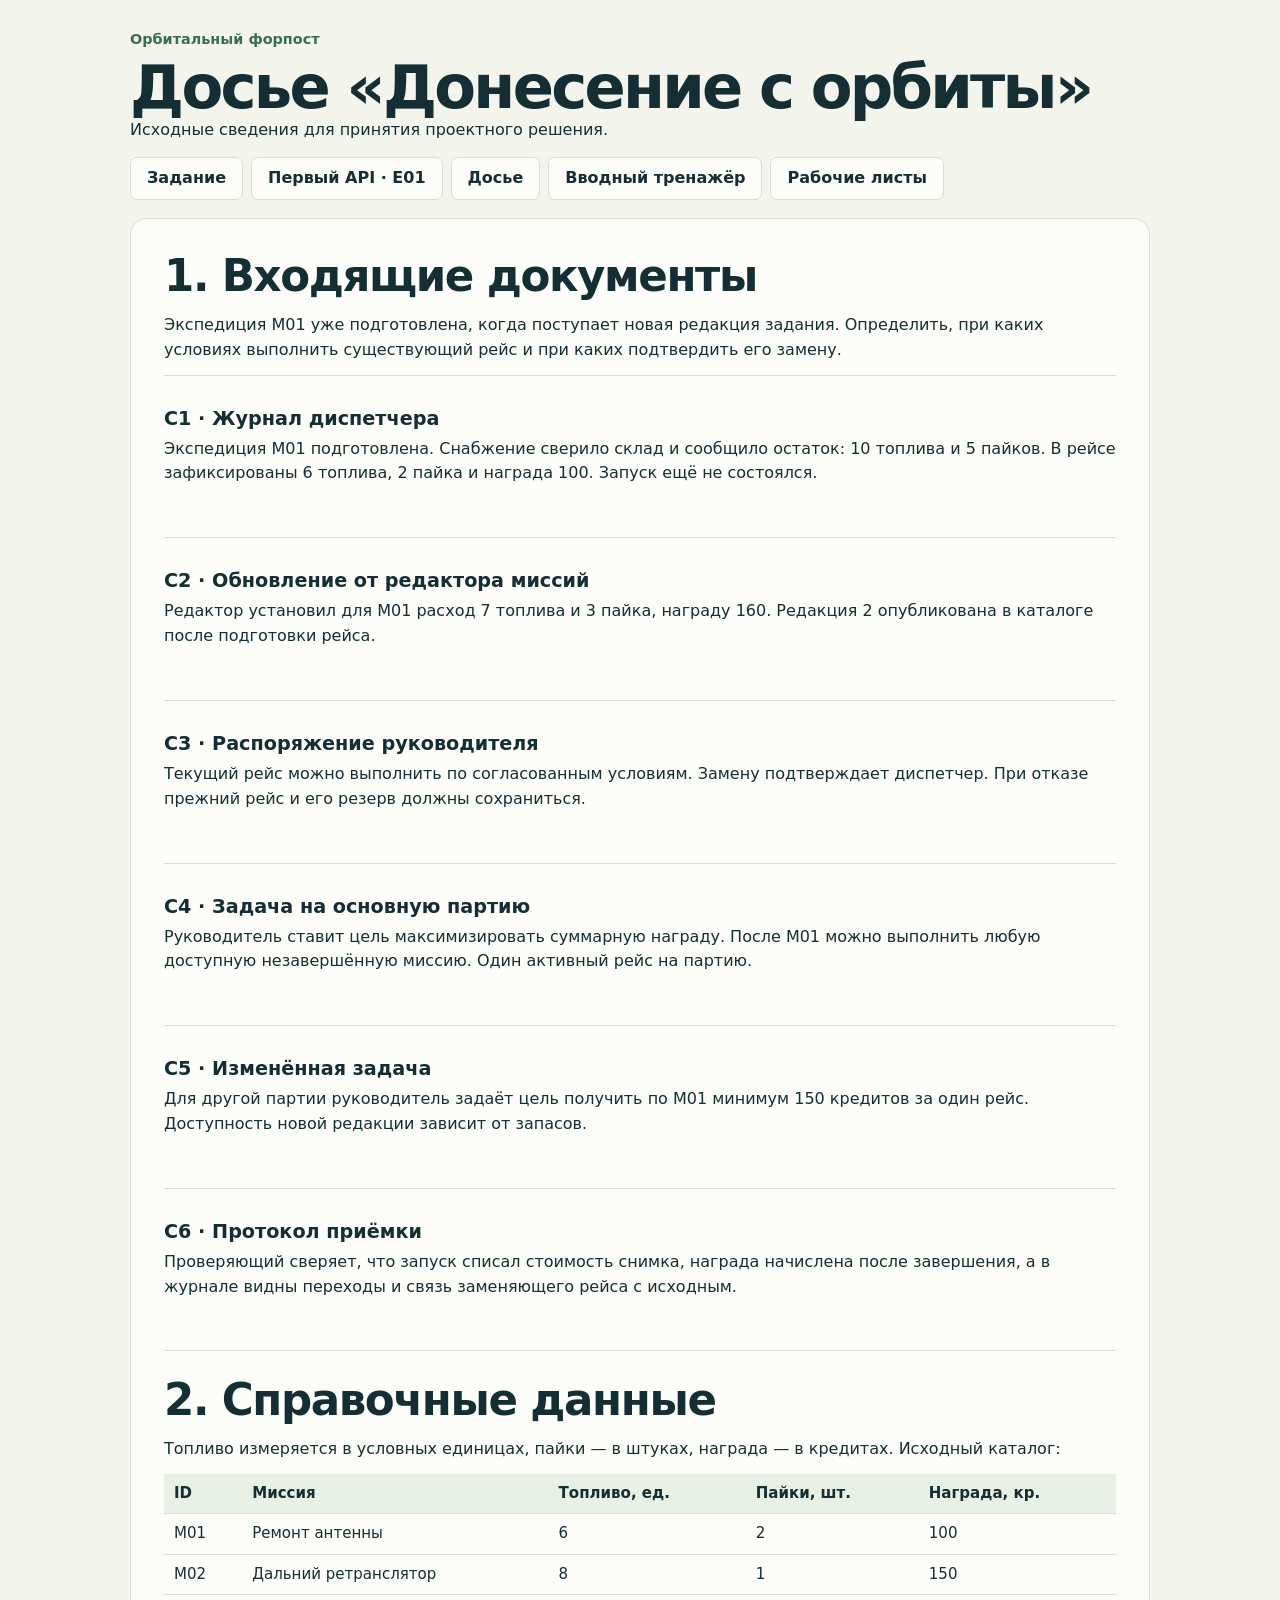
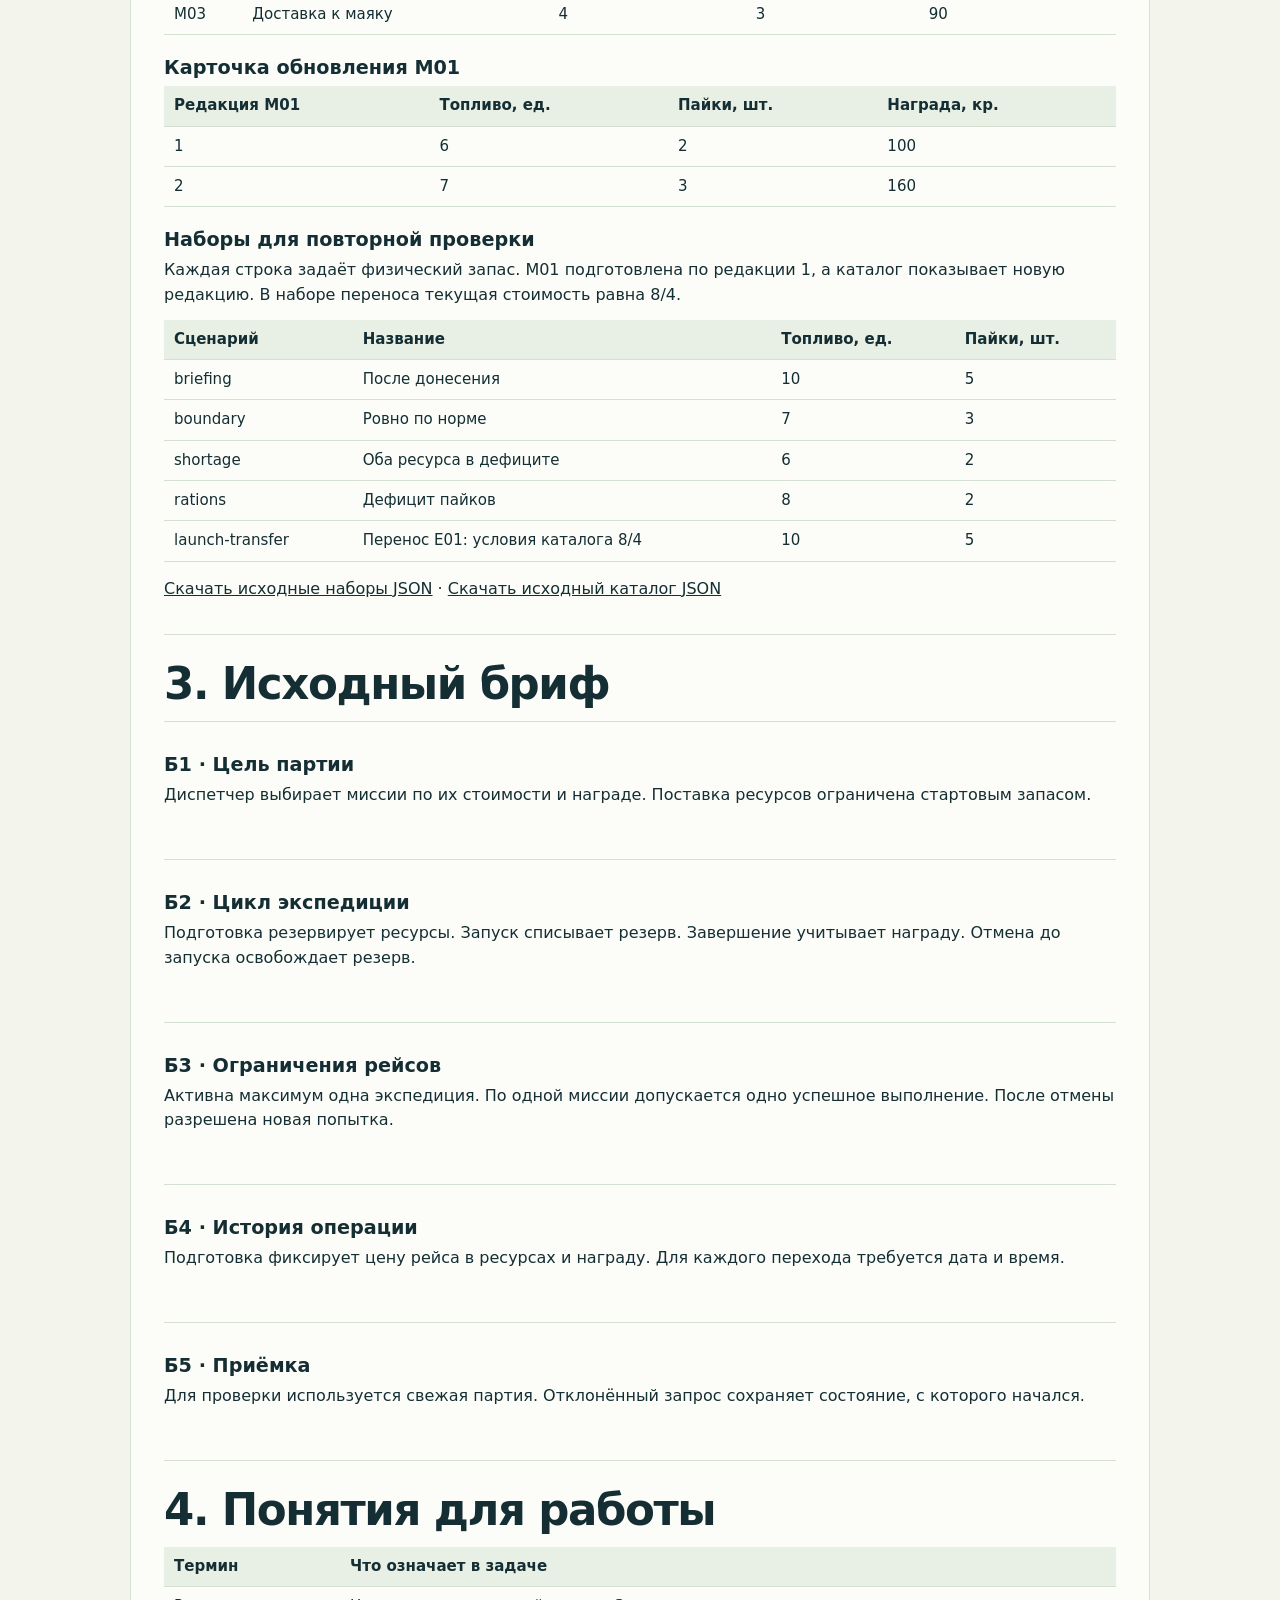
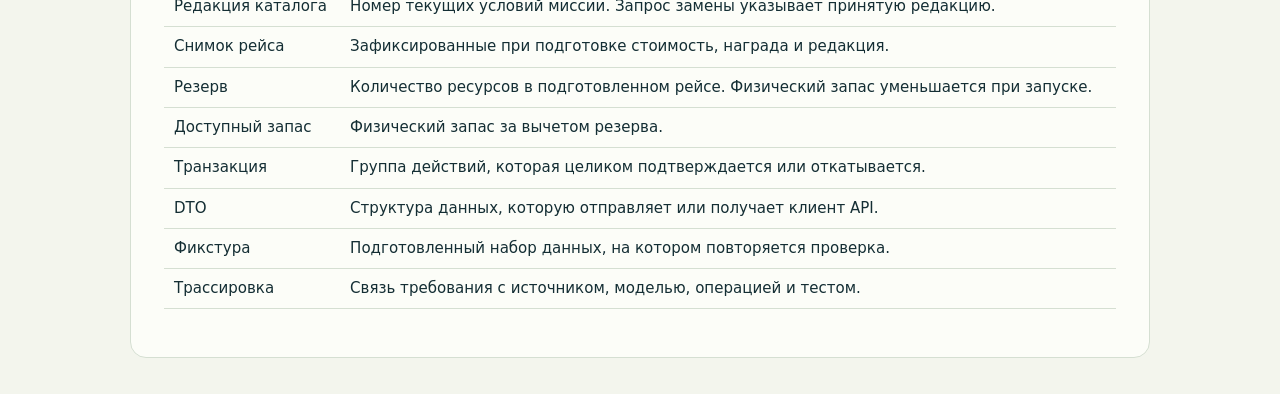
==== commit 70c0bf50: "Связать разборы эталонов с источниками и API" ====
--- a/wwwroot/brief.html
+++ b/wwwroot/brief.html
@@ -249,6 +249,29 @@
 .station-section .primer { padding: 15px 0 0; border: 0; }
 .station-draft { margin-top: 18px; }
 .station-section .challenge { max-width: 730px; }
+.dossier-source { border-top: 1px solid var(--line); padding: 10px 0 3px; }
+.dossier-source h4 { margin: 0 0 4px; }
+.dossier-source:target { border-color: var(--mint); }
+.lab-http-guide { margin-block: 1rem; }
+.lab-http-guide summary { font-weight: 700; }
+.worked-example { border-left: 2px solid var(--line); padding: 6px 12px; margin: 0 0 14px; }
+.worked-example summary { font-weight: 700; cursor: pointer; }
+.worked-example dl { display: grid; grid-template-columns: minmax(0, 1fr) minmax(0, 2fr); gap: 6px 12px; }
+.worked-example dt { font-weight: 700; }
+.worked-example dd { margin: 0; overflow-wrap: anywhere; }
+.mobile-cell-label { display: none; }
+@media screen and (max-width: 760px) {
+  .worked-example dl { display: block; }
+  .worked-example dd { margin-bottom: 6px; }
+  .worksheet-table { overflow: visible; }
+  .worksheet-table table, .worksheet-table tbody, .worksheet-table tr, .worksheet-table td { display: block; width: 100%; }
+  .worksheet .worksheet-table table { min-width: 0; }
+  .worksheet-table thead { position: absolute; width: 1px; height: 1px; overflow: hidden; clip-path: inset(50%); }
+  .worksheet-table tbody tr { border: 1px solid var(--line); border-radius: 8px; margin-bottom: 12px; padding: 7px 10px; }
+  .worksheet-table tbody td { border: 0; padding: 6px 0; overflow-wrap: anywhere; }
+  .worksheet-table .mobile-cell-label { display: block; font-size: .85rem; font-weight: 700; margin-bottom: 3px; color: var(--muted); }
+  .worksheet-table textarea { min-width: 0; }
+}
 
 .sim-shell {
   background: var(--card);
@@ -328,4 +351,4 @@
   .sim-signal span { display: block; margin-left: 0; }
   .sim-panel th, .sim-panel td { padding-inline: 5px; }
 }
-</style></head><body class="document"><header><p class="kicker">Орбитальный форпост</p><h1>Досье «Донесение с орбиты»</h1><p>Исходные сведения для принятия проектного решения.</p><nav aria-label="Материалы"><a class="button" href="student-guide.html">Задание</a><a class="button" href="launch.html">Первый API · E01</a><a class="button" href="brief.html">Досье</a><a class="button" href="primer.html">Вводный тренажёр</a><a class="button" href="workbook.html">Рабочие листы</a></nav></header><article class="panel"><section id="brief"><h2>1. Входящие документы</h2><p>Экспедиция M01 уже подготовлена, когда поступает новая редакция задания. Определить, при каких условиях выполнить существующий рейс и при каких подтвердить его замену.</p><div class="table-wrap"><table><thead><tr><th scope="col">ID</th><th scope="col">Источник</th><th scope="col">Данные</th></tr></thead><tbody><tr><td>С1</td><td>Журнал диспетчера</td><td>Экспедиция M01 подготовлена. Снабжение сверило склад и сообщило остаток: 10 топлива и 5 пайков. В рейсе зафиксированы 6 топлива, 2 пайка и награда 100. Запуск ещё не состоялся.</td></tr><tr><td>С2</td><td>Обновление от редактора миссий</td><td>Редактор установил для M01 расход 7 топлива и 3 пайка, награду 160. Редакция 2 опубликована в каталоге после подготовки рейса.</td></tr><tr><td>С3</td><td>Распоряжение руководителя</td><td>Текущий рейс можно выполнить по согласованным условиям. Замену подтверждает диспетчер. При отказе прежний рейс и его резерв должны сохраниться.</td></tr><tr><td>С4</td><td>Задача на основную партию</td><td>Руководитель ставит цель максимизировать суммарную награду. После M01 можно выполнить любую доступную незавершённую миссию. Один активный рейс на партию.</td></tr><tr><td>С5</td><td>Изменённая задача</td><td>Для другой партии руководитель задаёт цель получить по M01 минимум 150 кредитов за один рейс. Доступность новой редакции зависит от запасов.</td></tr><tr><td>С6</td><td>Протокол приёмки</td><td>Проверяющий сверяет, что запуск списал стоимость снимка, награда начислена после завершения, а в журнале видны переходы и связь заменяющего рейса с исходным.</td></tr></tbody></table></div></section><section id="reference-data"><h2>2. Справочные данные</h2><p>Топливо измеряется в условных единицах, пайки — в штуках, награда — в кредитах. Исходный каталог:</p><div class="table-wrap"><table><thead><tr><th scope="col">ID</th><th scope="col">Миссия</th><th scope="col">Топливо, ед.</th><th scope="col">Пайки, шт.</th><th scope="col">Награда, кр.</th></tr></thead><tbody><tr><td>M01</td><td>Ремонт антенны</td><td>6</td><td>2</td><td>100</td></tr><tr><td>M02</td><td>Дальний ретранслятор</td><td>8</td><td>1</td><td>150</td></tr><tr><td>M03</td><td>Доставка к маяку</td><td>4</td><td>3</td><td>90</td></tr></tbody></table></div><h3>Карточка обновления M01</h3><div class="table-wrap"><table><thead><tr><th scope="col">Редакция M01</th><th scope="col">Топливо, ед.</th><th scope="col">Пайки, шт.</th><th scope="col">Награда, кр.</th></tr></thead><tbody><tr><td>1</td><td>6</td><td>2</td><td>100</td></tr><tr><td>2</td><td>7</td><td>3</td><td>160</td></tr></tbody></table></div><h3>Наборы для повторной проверки</h3><p>Каждая строка задаёт физический запас. M01 подготовлена по редакции 1, а каталог показывает новую редакцию. В наборе переноса текущая стоимость равна 8/4.</p><div class="table-wrap"><table><thead><tr><th scope="col">Сценарий</th><th scope="col">Название</th><th scope="col">Топливо, ед.</th><th scope="col">Пайки, шт.</th></tr></thead><tbody><tr><td>briefing</td><td>После донесения</td><td>10</td><td>5</td></tr><tr><td>boundary</td><td>Ровно по норме</td><td>7</td><td>3</td></tr><tr><td>shortage</td><td>Оба ресурса в дефиците</td><td>6</td><td>2</td></tr><tr><td>rations</td><td>Дефицит пайков</td><td>8</td><td>2</td></tr><tr><td>launch-transfer</td><td>Перенос E01: условия каталога 8/4</td><td>10</td><td>5</td></tr></tbody></table></div><p><a href="scenarios.json" download>Скачать исходные наборы JSON</a> · <a href="seed.json" download>Скачать исходный каталог JSON</a></p></section><section id="base"><h2>3. Исходный бриф</h2><div class="table-wrap"><table><thead><tr><th scope="col">ID</th><th scope="col">Фрагмент</th><th scope="col">Постановка</th></tr></thead><tbody><tr><td>Б1</td><td>Цель партии</td><td>Диспетчер выбирает миссии по их стоимости и награде. Поставка ресурсов ограничена стартовым запасом.</td></tr><tr><td>Б2</td><td>Цикл экспедиции</td><td>Подготовка резервирует ресурсы. Запуск списывает резерв. Завершение учитывает награду. Отмена до запуска освобождает резерв.</td></tr><tr><td>Б3</td><td>Ограничения рейсов</td><td>Активна максимум одна экспедиция. По одной миссии допускается одно успешное выполнение. После отмены разрешена новая попытка.</td></tr><tr><td>Б4</td><td>История операции</td><td>Подготовка фиксирует цену рейса в ресурсах и награду. Для каждого перехода требуется дата и время.</td></tr><tr><td>Б5</td><td>Приёмка</td><td>Для проверки используется свежая партия. Отклонённый запрос сохраняет состояние, с которого начался.</td></tr></tbody></table></div></section><section id="glossary"><h2>4. Понятия для работы</h2><div class="table-wrap"><table><thead><tr><th scope="col">Термин</th><th scope="col">Что означает в задаче</th></tr></thead><tbody><tr><td>Редакция каталога</td><td>Номер текущих условий миссии. Запрос замены указывает принятую редакцию.</td></tr><tr><td>Снимок рейса</td><td>Зафиксированные при подготовке стоимость, награда и редакция.</td></tr><tr><td>Резерв</td><td>Количество ресурсов в подготовленном рейсе. Физический запас уменьшается при запуске.</td></tr><tr><td>Доступный запас</td><td>Физический запас за вычетом резерва.</td></tr><tr><td>Транзакция</td><td>Группа действий, которая целиком подтверждается или откатывается.</td></tr><tr><td>DTO</td><td>Структура данных, которую отправляет или получает клиент API.</td></tr><tr><td>Фикстура</td><td>Подготовленный набор данных, на котором повторяется проверка.</td></tr><tr><td>Трассировка</td><td>Связь требования с источником, моделью, операцией и тестом.</td></tr></tbody></table></div></section></article></body></html>+</style></head><body class="document"><header><p class="kicker">Орбитальный форпост</p><h1>Досье «Донесение с орбиты»</h1><p>Исходные сведения для принятия проектного решения.</p><nav aria-label="Материалы"><a class="button" href="student-guide.html">Задание</a><a class="button" href="launch.html">Первый API · E01</a><a class="button" href="brief.html">Досье</a><a class="button" href="primer.html">Вводный тренажёр</a><a class="button" href="workbook.html">Рабочие листы</a></nav></header><article class="panel"><section id="brief"><h2>1. Входящие документы</h2><p>Экспедиция M01 уже подготовлена, когда поступает новая редакция задания. Определить, при каких условиях выполнить существующий рейс и при каких подтвердить его замену.</p><article class="dossier-source" id="source-c1"><h3>С1 · Журнал диспетчера</h3><p>Экспедиция M01 подготовлена. Снабжение сверило склад и сообщило остаток: 10 топлива и 5 пайков. В рейсе зафиксированы 6 топлива, 2 пайка и награда 100. Запуск ещё не состоялся.</p></article><article class="dossier-source" id="source-c2"><h3>С2 · Обновление от редактора миссий</h3><p>Редактор установил для M01 расход 7 топлива и 3 пайка, награду 160. Редакция 2 опубликована в каталоге после подготовки рейса.</p></article><article class="dossier-source" id="source-c3"><h3>С3 · Распоряжение руководителя</h3><p>Текущий рейс можно выполнить по согласованным условиям. Замену подтверждает диспетчер. При отказе прежний рейс и его резерв должны сохраниться.</p></article><article class="dossier-source" id="source-c4"><h3>С4 · Задача на основную партию</h3><p>Руководитель ставит цель максимизировать суммарную награду. После M01 можно выполнить любую доступную незавершённую миссию. Один активный рейс на партию.</p></article><article class="dossier-source" id="source-c5"><h3>С5 · Изменённая задача</h3><p>Для другой партии руководитель задаёт цель получить по M01 минимум 150 кредитов за один рейс. Доступность новой редакции зависит от запасов.</p></article><article class="dossier-source" id="source-c6"><h3>С6 · Протокол приёмки</h3><p>Проверяющий сверяет, что запуск списал стоимость снимка, награда начислена после завершения, а в журнале видны переходы и связь заменяющего рейса с исходным.</p></article></section><section id="reference-data"><h2>2. Справочные данные</h2><p>Топливо измеряется в условных единицах, пайки — в штуках, награда — в кредитах. Исходный каталог:</p><div class="table-wrap"><table><thead><tr><th scope="col">ID</th><th scope="col">Миссия</th><th scope="col">Топливо, ед.</th><th scope="col">Пайки, шт.</th><th scope="col">Награда, кр.</th></tr></thead><tbody><tr><td>M01</td><td>Ремонт антенны</td><td>6</td><td>2</td><td>100</td></tr><tr><td>M02</td><td>Дальний ретранслятор</td><td>8</td><td>1</td><td>150</td></tr><tr><td>M03</td><td>Доставка к маяку</td><td>4</td><td>3</td><td>90</td></tr></tbody></table></div><h3>Карточка обновления M01</h3><div class="table-wrap"><table><thead><tr><th scope="col">Редакция M01</th><th scope="col">Топливо, ед.</th><th scope="col">Пайки, шт.</th><th scope="col">Награда, кр.</th></tr></thead><tbody><tr><td>1</td><td>6</td><td>2</td><td>100</td></tr><tr><td>2</td><td>7</td><td>3</td><td>160</td></tr></tbody></table></div><h3>Наборы для повторной проверки</h3><p>Каждая строка задаёт физический запас. M01 подготовлена по редакции 1, а каталог показывает новую редакцию. В наборе переноса текущая стоимость равна 8/4.</p><div class="table-wrap"><table><thead><tr><th scope="col">Сценарий</th><th scope="col">Название</th><th scope="col">Топливо, ед.</th><th scope="col">Пайки, шт.</th></tr></thead><tbody><tr><td>briefing</td><td>После донесения</td><td>10</td><td>5</td></tr><tr><td>boundary</td><td>Ровно по норме</td><td>7</td><td>3</td></tr><tr><td>shortage</td><td>Оба ресурса в дефиците</td><td>6</td><td>2</td></tr><tr><td>rations</td><td>Дефицит пайков</td><td>8</td><td>2</td></tr><tr><td>launch-transfer</td><td>Перенос E01: условия каталога 8/4</td><td>10</td><td>5</td></tr></tbody></table></div><p><a href="scenarios.json" download>Скачать исходные наборы JSON</a> · <a href="seed.json" download>Скачать исходный каталог JSON</a></p></section><section id="base"><h2>3. Исходный бриф</h2><article class="dossier-source" id="source-b1"><h3>Б1 · Цель партии</h3><p>Диспетчер выбирает миссии по их стоимости и награде. Поставка ресурсов ограничена стартовым запасом.</p></article><article class="dossier-source" id="source-b2"><h3>Б2 · Цикл экспедиции</h3><p>Подготовка резервирует ресурсы. Запуск списывает резерв. Завершение учитывает награду. Отмена до запуска освобождает резерв.</p></article><article class="dossier-source" id="source-b3"><h3>Б3 · Ограничения рейсов</h3><p>Активна максимум одна экспедиция. По одной миссии допускается одно успешное выполнение. После отмены разрешена новая попытка.</p></article><article class="dossier-source" id="source-b4"><h3>Б4 · История операции</h3><p>Подготовка фиксирует цену рейса в ресурсах и награду. Для каждого перехода требуется дата и время.</p></article><article class="dossier-source" id="source-b5"><h3>Б5 · Приёмка</h3><p>Для проверки используется свежая партия. Отклонённый запрос сохраняет состояние, с которого начался.</p></article></section><section id="glossary"><h2>4. Понятия для работы</h2><div class="table-wrap"><table><thead><tr><th scope="col">Термин</th><th scope="col">Что означает в задаче</th></tr></thead><tbody><tr><td>Редакция каталога</td><td>Номер текущих условий миссии. Запрос замены указывает принятую редакцию.</td></tr><tr><td>Снимок рейса</td><td>Зафиксированные при подготовке стоимость, награда и редакция.</td></tr><tr><td>Резерв</td><td>Количество ресурсов в подготовленном рейсе. Физический запас уменьшается при запуске.</td></tr><tr><td>Доступный запас</td><td>Физический запас за вычетом резерва.</td></tr><tr><td>Транзакция</td><td>Группа действий, которая целиком подтверждается или откатывается.</td></tr><tr><td>DTO</td><td>Структура данных, которую отправляет или получает клиент API.</td></tr><tr><td>Фикстура</td><td>Подготовленный набор данных, на котором повторяется проверка.</td></tr><tr><td>Трассировка</td><td>Связь требования с источником, моделью, операцией и тестом.</td></tr></tbody></table></div></section></article></body></html>
